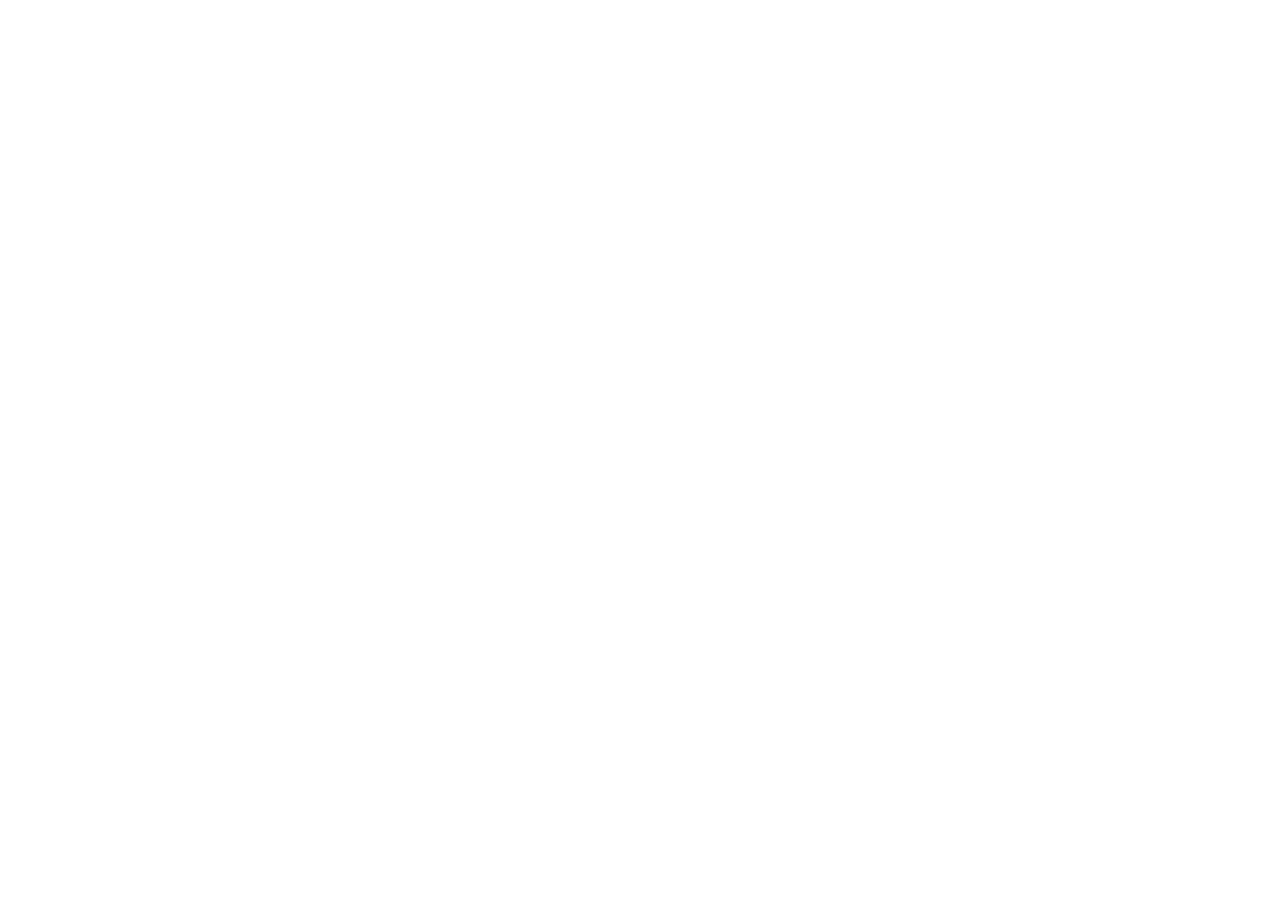
==== index.html @ c99c5e0e "Cria index.html" ====
<!DOCTYPE html>
<html lang="en">

<head>
    <meta charset="UTF-8">
    <meta http-equiv="X-UA-Compatible" content="IE=edge">
    <meta name="viewport" content="width=device-width, initial-scale=1.0">
    <title> Index </title>
</head>

<body>

</body>

</html>
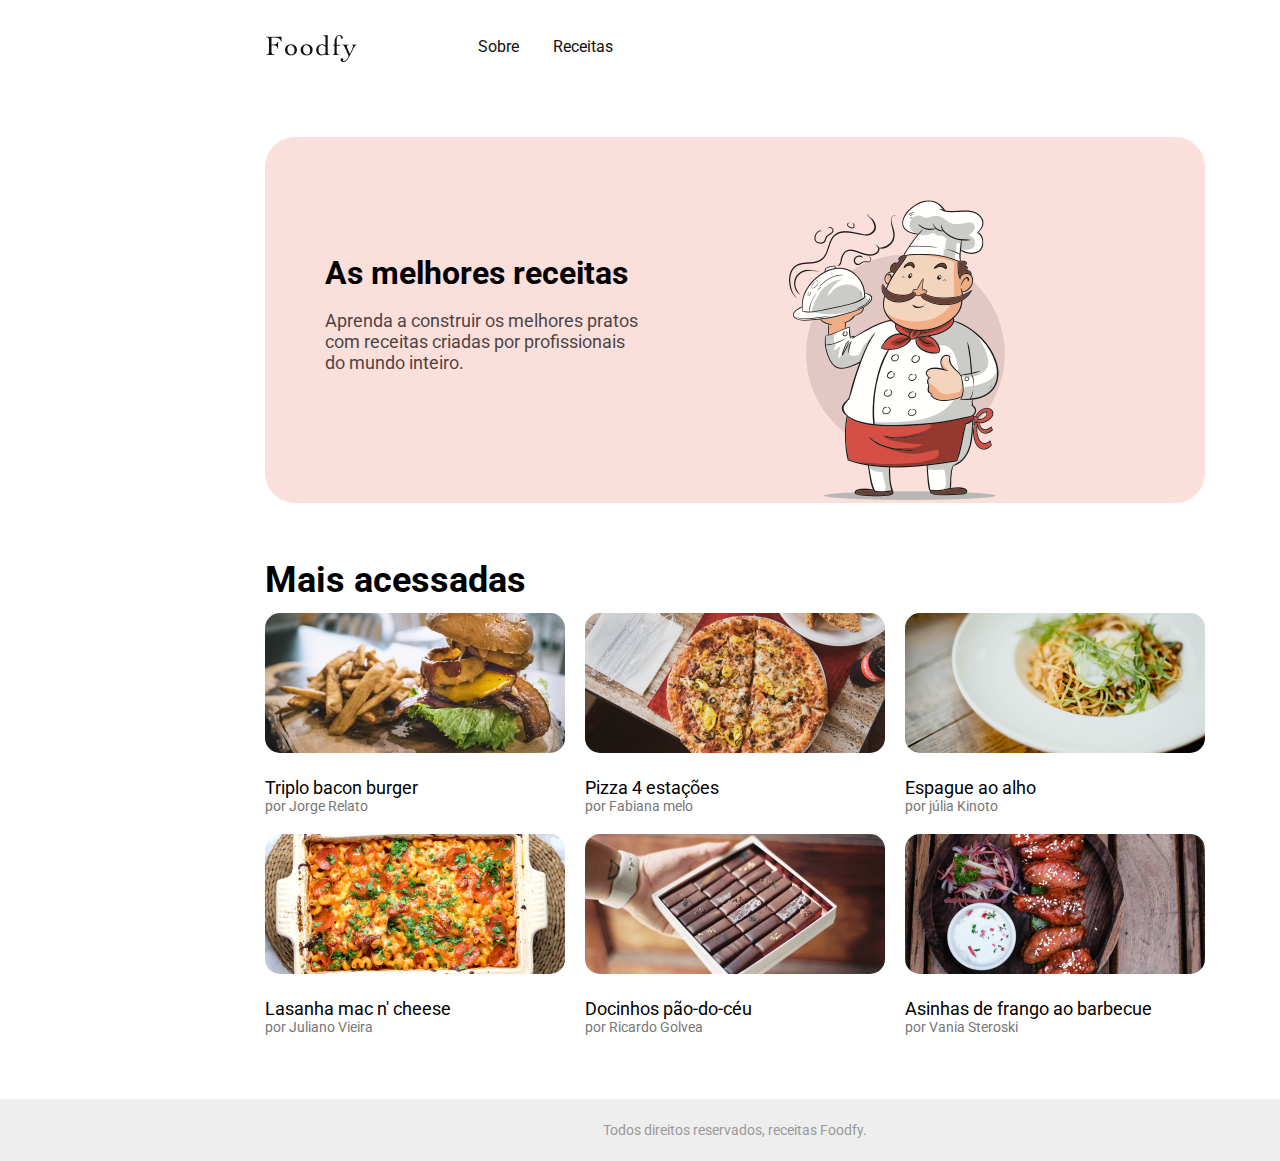
==== commit c2cd5100: "Deleta diretório foodfy_index" ====
--- a/index.html
+++ b/index.html
@@ -3,13 +3,244 @@
 
 <head>
     <meta charset="UTF-8">
-    <meta http-equiv="X-UA-Compatible" content="IE=edge">
     <meta name="viewport" content="width=device-width, initial-scale=1.0">
     <title> Index </title>
+    <link rel="stylesheet" href="/style/style.css">
 </head>
 
+
 <body>
 
+    <style>
+        @import 'https://fonts.googleapis.com/css2?family=Roboto:wght@400;500;700;900&display=swap';
+        * {
+            padding: 0;
+            border: 0;
+            margin: 0;
+        }
+        
+         :root {
+            --color-black: #111111;
+        }
+        
+        body {
+            background-color: white;
+            max-width: 940px;
+        }
+        
+        header {
+            padding: 35px;
+        }
+        
+        header img {
+            position: relative;
+            left: 231px;
+            margin-right: 122.4px;
+        }
+        
+        header a {
+            font-family: 'Roboto', sans-serif;
+            font-weight: normal;
+            font-size: 16px;
+            color: var(--color-black);
+            text-decoration: none;
+            position: relative;
+            left: 196px;
+            margin-left: 30px;
+        }
+        
+        .header_link {
+            position: relative;
+            bottom: 10px;
+        }
+        /* ----- Fim do Header ----- */
+        
+        .pink_area {
+            background-color: #FBDFDB;
+            border-radius: 30px;
+            width: 940px;
+            height: 366px;
+            position: relative;
+            left: 265px;
+            top: 36px;
+            margin-bottom: 98px;
+        }
+        
+        .pink_area img {
+            width: 216px;
+            height: 300px;
+            position: relative;
+            left: 524px;
+            bottom: 38px;
+        }
+        
+        .h1_text {
+            font-family: 'Roboto', sans-serif;
+            font-weight: bold;
+            font-size: 32px;
+            position: relative;
+            top: 117px;
+            left: 60px;
+        }
+        
+        .gray_text {
+            font-family: 'Roboto', sans-serif;
+            font-weight: normal;
+            font-size: 18px;
+            opacity: 70%;
+            width: 320px;
+            position: relative;
+            top: 135px;
+            left: 60px;
+        }
+        /* ----- Section cards ----- */
+        
+        .h2_text {
+            font-family: 'Roboto', sans-serif;
+            font-weight: bold;
+            font-size: 24px;
+            position: absolute;
+            top: 509px;
+            left: 265px;
+            margin-bottom: 20px;
+            margin-top: 50px;
+        }
+        
+        .cards {
+            width: 940px;
+            display: grid;
+            grid-template-columns: 1fr 1fr 1fr;
+            gap: 20px;
+            position: relative;
+            left: 265px;
+            margin-bottom: 112px;
+        }
+        
+        .card {
+            position: relative;
+            top: 48px;
+        }
+        
+        .card_image_content {
+            border-radius: 15px;
+            cursor: pointer;
+        }
+        
+        .card_info {
+            font-family: 'Roboto', sans-serif;
+            font-weight: normal;
+            cursor: pointer;
+        }
+        
+        .food_name {
+            margin-top: 20px;
+            font-size: 18px;
+        }
+        
+        .food_cooker {
+            color: #777777;
+            font-size: 14px;
+        }
+        /* ----- Footer ----- */
+        
+        footer p {
+            color: #999999;
+            font-family: 'Roboto', sans-serif;
+            font-weight: normal;
+            width: 300px;
+            font-size: 14px;
+            position: relative;
+            left: 580px;
+            padding: 23px 0px 0px 23px;
+        }
+        
+        footer {
+            background-color: #eeeeee;
+            width: 1349px;
+            height: 62px;
+            position: relative;
+            /* top: 50px; */
+        }
+    </style>
+
+    <header>
+        <div class="menu_container">
+            <img class="header_home_img" src="/logo.png" alt=" Logo Foodfy "> <a class="header_link" href="/about.html"> Sobre </a> <a class="header_link" href="/recipes.html"> Receitas </a> </div>
+    </header>
+
+    <section class="section_one">
+        <div class="pink_area">
+            <h1 class="h1_text"> As melhores receitas </h1>
+            <p class="gray_text"> Aprenda a construir os melhores pratos com receitas criadas por profissionais do mundo inteiro. </p>
+            <img src="/chef.png" alt=" Imagem chef ">
+        </div>
+    </section>
+
+    <div class="h2_text">
+        <h2> Mais acessadas </h2>
+    </div>
+
+    <section class="cards">
+        <div class="card">
+            <img class="card_image_content" width=" 300px " src="/burger.png" alt="Hamburger">
+
+            <div class="card_info">
+                <p class="food_name"> Triplo bacon burger </p>
+                <div class="food_cooker"> por Jorge Relato </div>
+            </div>
+        </div>
+
+        <div class="card">
+            <img class="card_image_content" width=" 300px " src="/pizza.png" alt="Pizza">
+
+            <div class="card_info">
+                <p class="food_name"> Pizza 4 estações </p>
+                <div class="food_cooker"> por Fabiana melo </div>
+            </div>
+        </div>
+
+        <div class="card">
+            <img class="card_image_content" width=" 300px " src="/espaguete.png" alt="Espaguete">
+
+            <div class="card_info">
+                <p class="food_name"> Espague ao alho </p>
+                <div class="food_cooker"> por júlia Kinoto </div>
+            </div>
+        </div>
+
+        <div class="card">
+            <img class="card_image_content" width=" 300px " src="/lasanha.png" alt="Lasanha">
+
+            <div class="card_info">
+                <p class="food_name"> Lasanha mac n' cheese </p>
+                <div class="food_cooker"> por Juliano Vieira </div>
+            </div>
+        </div>
+
+        <div class="card">
+            <img class="card_image_content" width=" 300px " src="/doce.png" alt="Doce">
+
+            <div class="card_info">
+                <p class="food_name"> Docinhos pão-do-céu </p>
+                <div class="food_cooker"> por Ricardo Golvea </div>
+            </div>
+        </div>
+
+        <div class="card">
+            <img class="card_image_content" width=" 300px " src="/asinhas.png" alt="Asinhas">
+
+            <div class="card_info">
+                <p class="food_name"> Asinhas de frango ao barbecue </p>
+                <div class="food_cooker"> por Vania Steroski </div>
+            </div>
+        </div>
+    </section>
+
+    <footer>
+        <p>Todos direitos reservados, receitas Foodfy.</p>
+    </footer>
+
+
 </body>
 
 </html>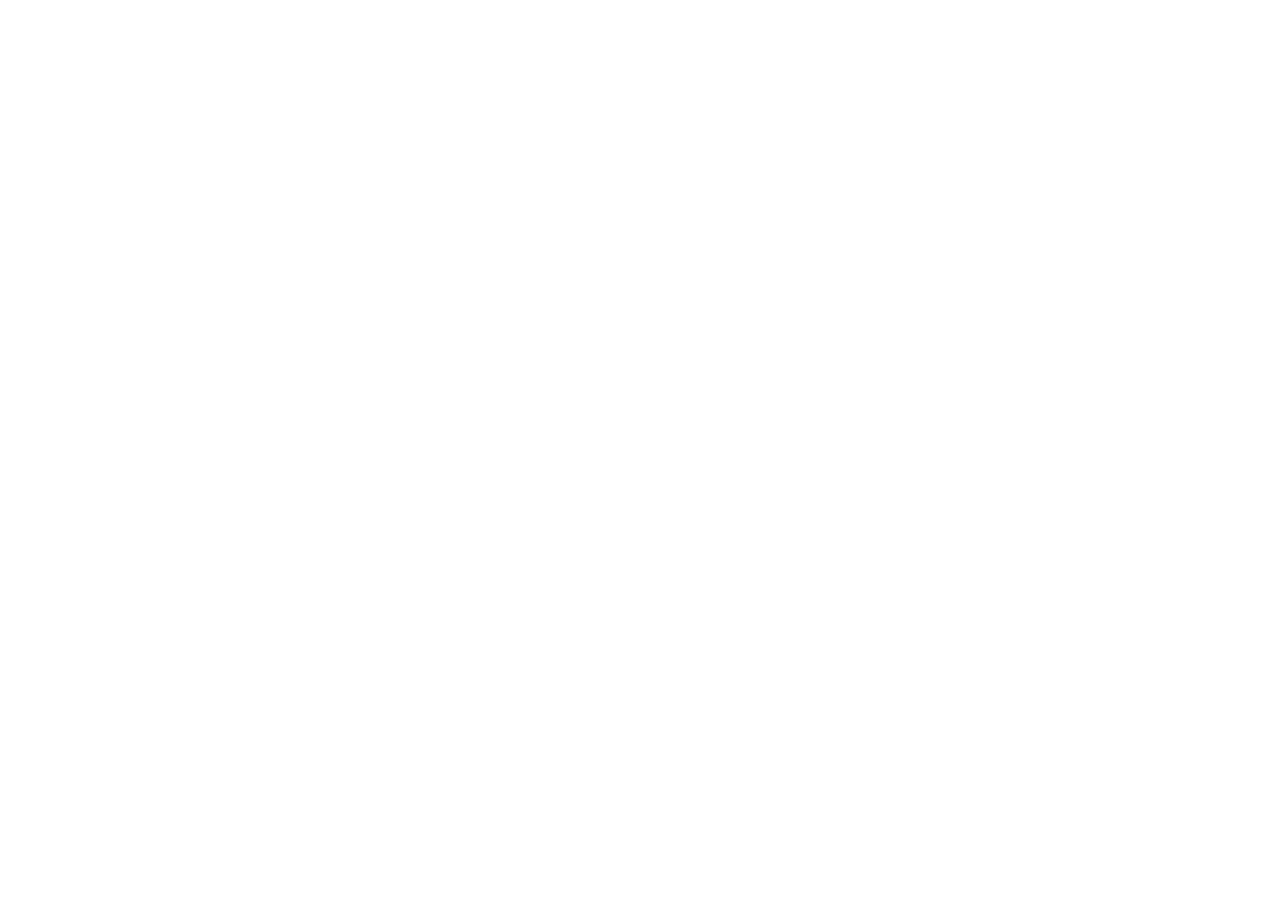
==== commit 4edcaa3e: "Adiciona 'portfolio' e adiciona index.html" ====
--- a/index.html
+++ b/index.html
@@ -3,243 +3,12 @@
 
 <head>
     <meta charset="UTF-8">
+    <meta http-equiv="X-UA-Compatible" content="IE=edge">
     <meta name="viewport" content="width=device-width, initial-scale=1.0">
-    <title> Index </title>
-    <link rel="stylesheet" href="/style/style.css">
+    <title>Caio Ribeiro</title>
 </head>
 
-
 <body>
-
-    <style>
-        @import 'https://fonts.googleapis.com/css2?family=Roboto:wght@400;500;700;900&display=swap';
-        * {
-            padding: 0;
-            border: 0;
-            margin: 0;
-        }
-        
-         :root {
-            --color-black: #111111;
-        }
-        
-        body {
-            background-color: white;
-            max-width: 940px;
-        }
-        
-        header {
-            padding: 35px;
-        }
-        
-        header img {
-            position: relative;
-            left: 231px;
-            margin-right: 122.4px;
-        }
-        
-        header a {
-            font-family: 'Roboto', sans-serif;
-            font-weight: normal;
-            font-size: 16px;
-            color: var(--color-black);
-            text-decoration: none;
-            position: relative;
-            left: 196px;
-            margin-left: 30px;
-        }
-        
-        .header_link {
-            position: relative;
-            bottom: 10px;
-        }
-        /* ----- Fim do Header ----- */
-        
-        .pink_area {
-            background-color: #FBDFDB;
-            border-radius: 30px;
-            width: 940px;
-            height: 366px;
-            position: relative;
-            left: 265px;
-            top: 36px;
-            margin-bottom: 98px;
-        }
-        
-        .pink_area img {
-            width: 216px;
-            height: 300px;
-            position: relative;
-            left: 524px;
-            bottom: 38px;
-        }
-        
-        .h1_text {
-            font-family: 'Roboto', sans-serif;
-            font-weight: bold;
-            font-size: 32px;
-            position: relative;
-            top: 117px;
-            left: 60px;
-        }
-        
-        .gray_text {
-            font-family: 'Roboto', sans-serif;
-            font-weight: normal;
-            font-size: 18px;
-            opacity: 70%;
-            width: 320px;
-            position: relative;
-            top: 135px;
-            left: 60px;
-        }
-        /* ----- Section cards ----- */
-        
-        .h2_text {
-            font-family: 'Roboto', sans-serif;
-            font-weight: bold;
-            font-size: 24px;
-            position: absolute;
-            top: 509px;
-            left: 265px;
-            margin-bottom: 20px;
-            margin-top: 50px;
-        }
-        
-        .cards {
-            width: 940px;
-            display: grid;
-            grid-template-columns: 1fr 1fr 1fr;
-            gap: 20px;
-            position: relative;
-            left: 265px;
-            margin-bottom: 112px;
-        }
-        
-        .card {
-            position: relative;
-            top: 48px;
-        }
-        
-        .card_image_content {
-            border-radius: 15px;
-            cursor: pointer;
-        }
-        
-        .card_info {
-            font-family: 'Roboto', sans-serif;
-            font-weight: normal;
-            cursor: pointer;
-        }
-        
-        .food_name {
-            margin-top: 20px;
-            font-size: 18px;
-        }
-        
-        .food_cooker {
-            color: #777777;
-            font-size: 14px;
-        }
-        /* ----- Footer ----- */
-        
-        footer p {
-            color: #999999;
-            font-family: 'Roboto', sans-serif;
-            font-weight: normal;
-            width: 300px;
-            font-size: 14px;
-            position: relative;
-            left: 580px;
-            padding: 23px 0px 0px 23px;
-        }
-        
-        footer {
-            background-color: #eeeeee;
-            width: 1349px;
-            height: 62px;
-            position: relative;
-            /* top: 50px; */
-        }
-    </style>
-
-    <header>
-        <div class="menu_container">
-            <img class="header_home_img" src="/logo.png" alt=" Logo Foodfy "> <a class="header_link" href="/about.html"> Sobre </a> <a class="header_link" href="/recipes.html"> Receitas </a> </div>
-    </header>
-
-    <section class="section_one">
-        <div class="pink_area">
-            <h1 class="h1_text"> As melhores receitas </h1>
-            <p class="gray_text"> Aprenda a construir os melhores pratos com receitas criadas por profissionais do mundo inteiro. </p>
-            <img src="/chef.png" alt=" Imagem chef ">
-        </div>
-    </section>
-
-    <div class="h2_text">
-        <h2> Mais acessadas </h2>
-    </div>
-
-    <section class="cards">
-        <div class="card">
-            <img class="card_image_content" width=" 300px " src="/burger.png" alt="Hamburger">
-
-            <div class="card_info">
-                <p class="food_name"> Triplo bacon burger </p>
-                <div class="food_cooker"> por Jorge Relato </div>
-            </div>
-        </div>
-
-        <div class="card">
-            <img class="card_image_content" width=" 300px " src="/pizza.png" alt="Pizza">
-
-            <div class="card_info">
-                <p class="food_name"> Pizza 4 estações </p>
-                <div class="food_cooker"> por Fabiana melo </div>
-            </div>
-        </div>
-
-        <div class="card">
-            <img class="card_image_content" width=" 300px " src="/espaguete.png" alt="Espaguete">
-
-            <div class="card_info">
-                <p class="food_name"> Espague ao alho </p>
-                <div class="food_cooker"> por júlia Kinoto </div>
-            </div>
-        </div>
-
-        <div class="card">
-            <img class="card_image_content" width=" 300px " src="/lasanha.png" alt="Lasanha">
-
-            <div class="card_info">
-                <p class="food_name"> Lasanha mac n' cheese </p>
-                <div class="food_cooker"> por Juliano Vieira </div>
-            </div>
-        </div>
-
-        <div class="card">
-            <img class="card_image_content" width=" 300px " src="/doce.png" alt="Doce">
-
-            <div class="card_info">
-                <p class="food_name"> Docinhos pão-do-céu </p>
-                <div class="food_cooker"> por Ricardo Golvea </div>
-            </div>
-        </div>
-
-        <div class="card">
-            <img class="card_image_content" width=" 300px " src="/asinhas.png" alt="Asinhas">
-
-            <div class="card_info">
-                <p class="food_name"> Asinhas de frango ao barbecue </p>
-                <div class="food_cooker"> por Vania Steroski </div>
-            </div>
-        </div>
-    </section>
-
-    <footer>
-        <p>Todos direitos reservados, receitas Foodfy.</p>
-    </footer>
-
 
 </body>
 
